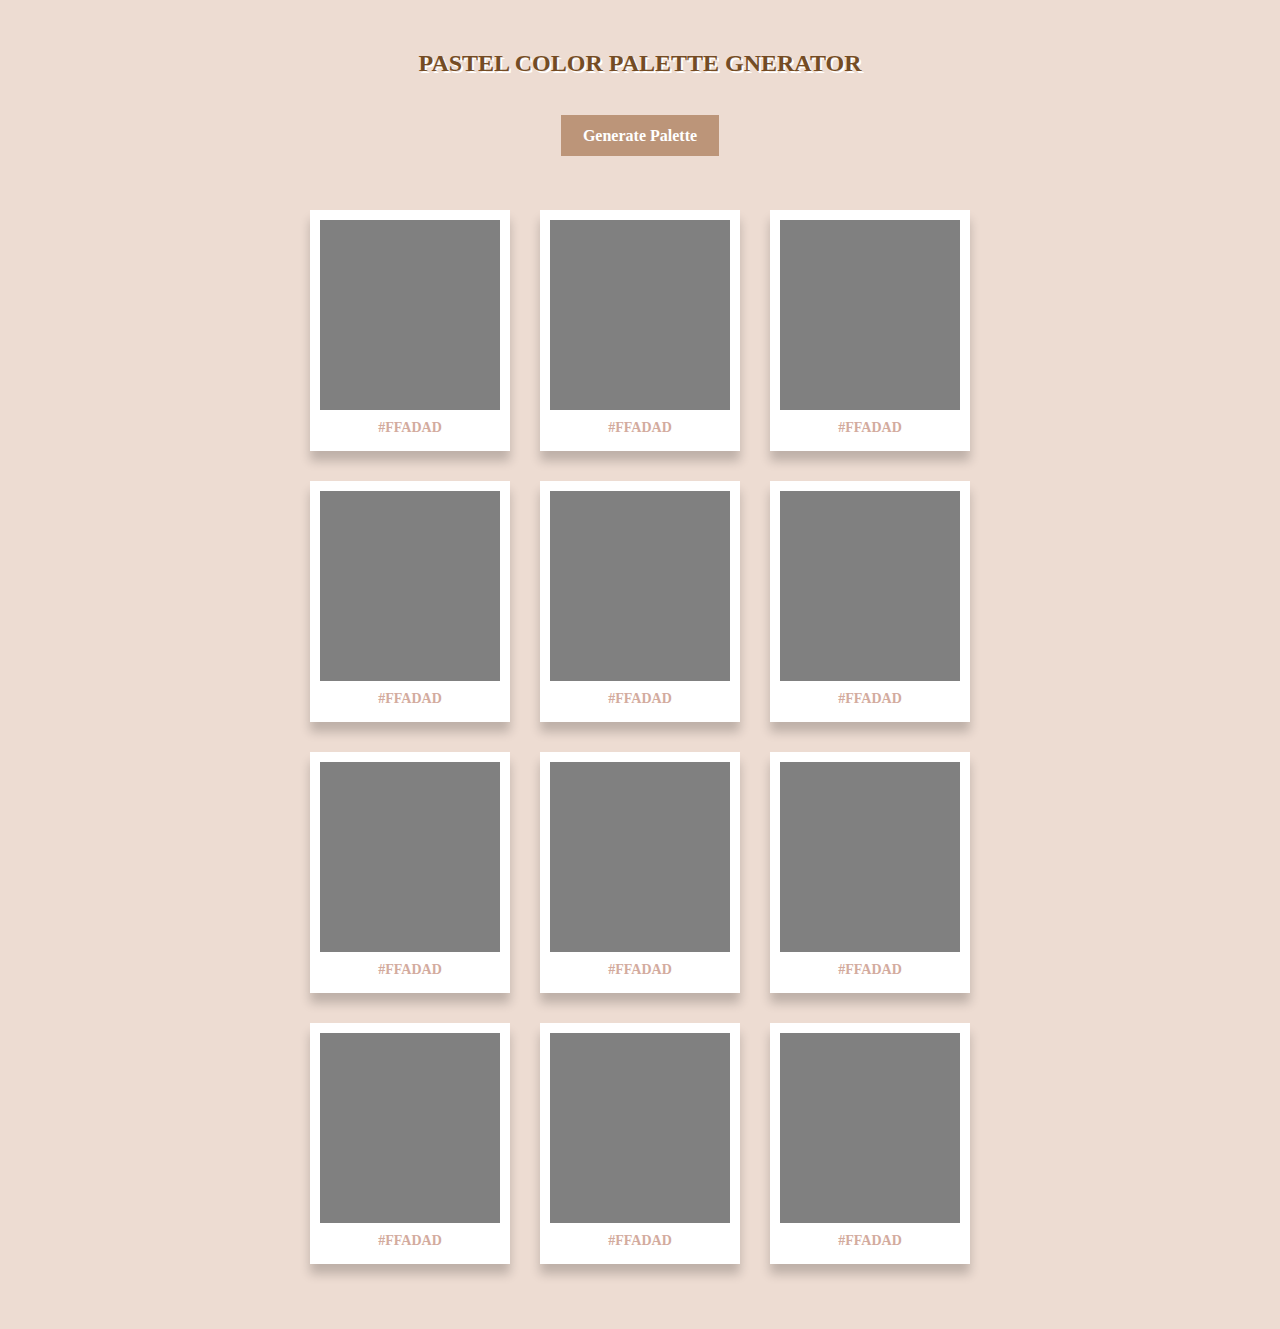
==== color_palette/index.html @ f6373437 "initial commit" ====
<!DOCTYPE html>
<html lang="en">
<head>
    <meta charset="UTF-8">
    <meta http-equiv="X-UA-Compatible" content="IE=edge">
    <meta name="viewport" content="width=device-width, initial-scale=1.0">
    <title>Pastel Color Palette Generator</title>
    <link rel="stylesheet" href="style.css">
</head>
<body>
    <div class="color-palette">
        <div class="container">
            <div class="title">
                <h2>Pastel Color Palette Gnerator</h2>
                <a href="" class="generate-btn">Generate Palette</a>
            </div>
            <div class="palette-box">
                <li class="color">
                    <div class="color-box"></div>
                    <span class="hex-color">#FFADAD</span>
                </li>
                <li class="color">
                    <div class="color-box"></div>
                    <span class="hex-color">#FFADAD</span>
                </li>
                <li class="color">
                    <div class="color-box"></div>
                    <span class="hex-color">#FFADAD</span>
                </li>
                <li class="color">
                    <div class="color-box"></div>
                    <span class="hex-color">#FFADAD</span>
                </li>
                <li class="color">
                    <div class="color-box"></div>
                    <span class="hex-color">#FFADAD</span>
                </li>
                <li class="color">
                    <div class="color-box"></div>
                    <span class="hex-color">#FFADAD</span>
                </li>
                <li class="color">
                    <div class="color-box"></div>
                    <span class="hex-color">#FFADAD</span>
                </li>
                <li class="color">
                    <div class="color-box"></div>
                    <span class="hex-color">#FFADAD</span>
                </li>
                <li class="color">
                    <div class="color-box"></div>
                    <span class="hex-color">#FFADAD</span>
                </li>
                <li class="color">
                    <div class="color-box"></div>
                    <span class="hex-color">#FFADAD</span>
                </li>
                <li class="color">
                    <div class="color-box"></div>
                    <span class="hex-color">#FFADAD</span>
                </li>
                <li class="color">
                    <div class="color-box"></div>
                    <span class="hex-color">#FFADAD</span>
                </li>
            </div> 
        </div>  
    </div>
    
</body>
</html>
---- color_palette/style.css ----
*{
    margin: 0;
    padding: 0;
    box-sizing: border-box;
}
body{
background: #eddcd2;
}
.container{
    max-width: 80%;
    padding: 0 15px;
    margin: 0 auto;
}
.title{
    margin-top: 50px;
    text-align: center;
}
.title h2{
    font-size: 24px;
    color: #744c24;
    text-transform: uppercase;
    text-shadow: 2px 2px white;
    margin-bottom: 50px;
}
.title .generate-btn{
    padding: 10px 20px;
    border: 2px solid #bc9579;
    background: #bc9579;
    color: white;
    font-size: 16px;
    font-weight: 600;
    text-decoration: none;
    transition: all 0.5s ease;
}
.title .generate-btn:hover{
    background: #dbc3ac;
    border: 2px solid #dbc3ac;
    color: #744c24;
    transition: all 0.3s ease;
}
.palette-box{
    display: flex;
    flex-wrap: wrap;
    justify-content: center;
    margin: 50px;
}
.palette-box .color{
    list-style: none;
    margin: 15px;
    padding: 10px;
    background: white;
    text-align: center;
    box-shadow: 0 10px 10px rgba(0, 0, 0, 0.2);
    transition: transform 0.5s ease;
    cursor: pointer;
}
.palette-box .color:active{
    transform: scale(0.9);
}
.color:hover .color-box{
    filter: brightness(110%);
}
.color .color-box{
    width: 180px;
    height: 190px;
    background: gray;
}
.color .hex-color{
    display: block;
    margin: 10px 0 5px;
    font-size: 14px;
    font-weight: 600;
    color: #d3ab9e;
}
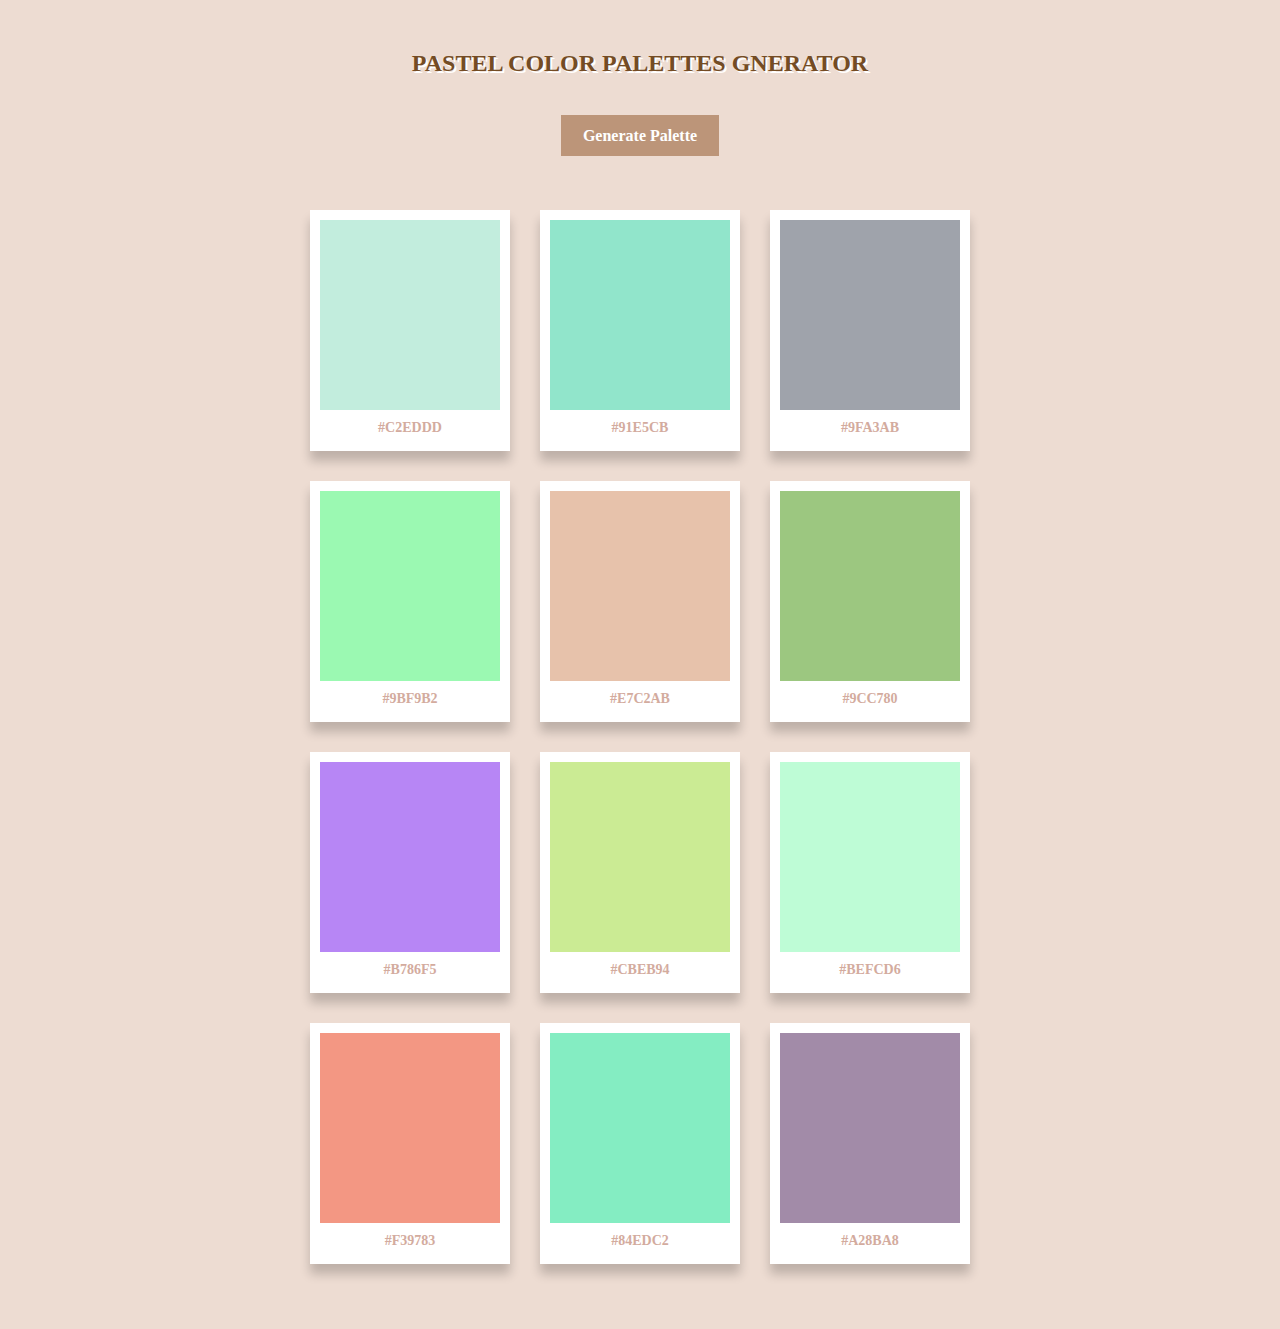
==== commit cac13ef2: "updated pastel color palettes" ====
--- a/color_palette/index.html
+++ b/color_palette/index.html
@@ -11,61 +11,13 @@
     <div class="color-palette">
         <div class="container">
             <div class="title">
-                <h2>Pastel Color Palette Gnerator</h2>
+                <h2>Pastel Color Palettes Gnerator</h2>
                 <a href="" class="generate-btn">Generate Palette</a>
             </div>
             <div class="palette-box">
-                <li class="color">
-                    <div class="color-box"></div>
-                    <span class="hex-color">#FFADAD</span>
-                </li>
-                <li class="color">
-                    <div class="color-box"></div>
-                    <span class="hex-color">#FFADAD</span>
-                </li>
-                <li class="color">
-                    <div class="color-box"></div>
-                    <span class="hex-color">#FFADAD</span>
-                </li>
-                <li class="color">
-                    <div class="color-box"></div>
-                    <span class="hex-color">#FFADAD</span>
-                </li>
-                <li class="color">
-                    <div class="color-box"></div>
-                    <span class="hex-color">#FFADAD</span>
-                </li>
-                <li class="color">
-                    <div class="color-box"></div>
-                    <span class="hex-color">#FFADAD</span>
-                </li>
-                <li class="color">
-                    <div class="color-box"></div>
-                    <span class="hex-color">#FFADAD</span>
-                </li>
-                <li class="color">
-                    <div class="color-box"></div>
-                    <span class="hex-color">#FFADAD</span>
-                </li>
-                <li class="color">
-                    <div class="color-box"></div>
-                    <span class="hex-color">#FFADAD</span>
-                </li>
-                <li class="color">
-                    <div class="color-box"></div>
-                    <span class="hex-color">#FFADAD</span>
-                </li>
-                <li class="color">
-                    <div class="color-box"></div>
-                    <span class="hex-color">#FFADAD</span>
-                </li>
-                <li class="color">
-                    <div class="color-box"></div>
-                    <span class="hex-color">#FFADAD</span>
-                </li>
             </div> 
         </div>  
     </div>
-    
+    <script src="main.js"></script>
 </body>
 </html>--- a/color_palette/style.css
+++ b/color_palette/style.css
@@ -70,7 +70,8 @@
     margin: 10px 0 5px;
     font-size: 14px;
     font-weight: 600;
-    color: #d3ab9e;
+    text-transform: uppercase;
+    color: #d3ab9e;  
 }
 
 
